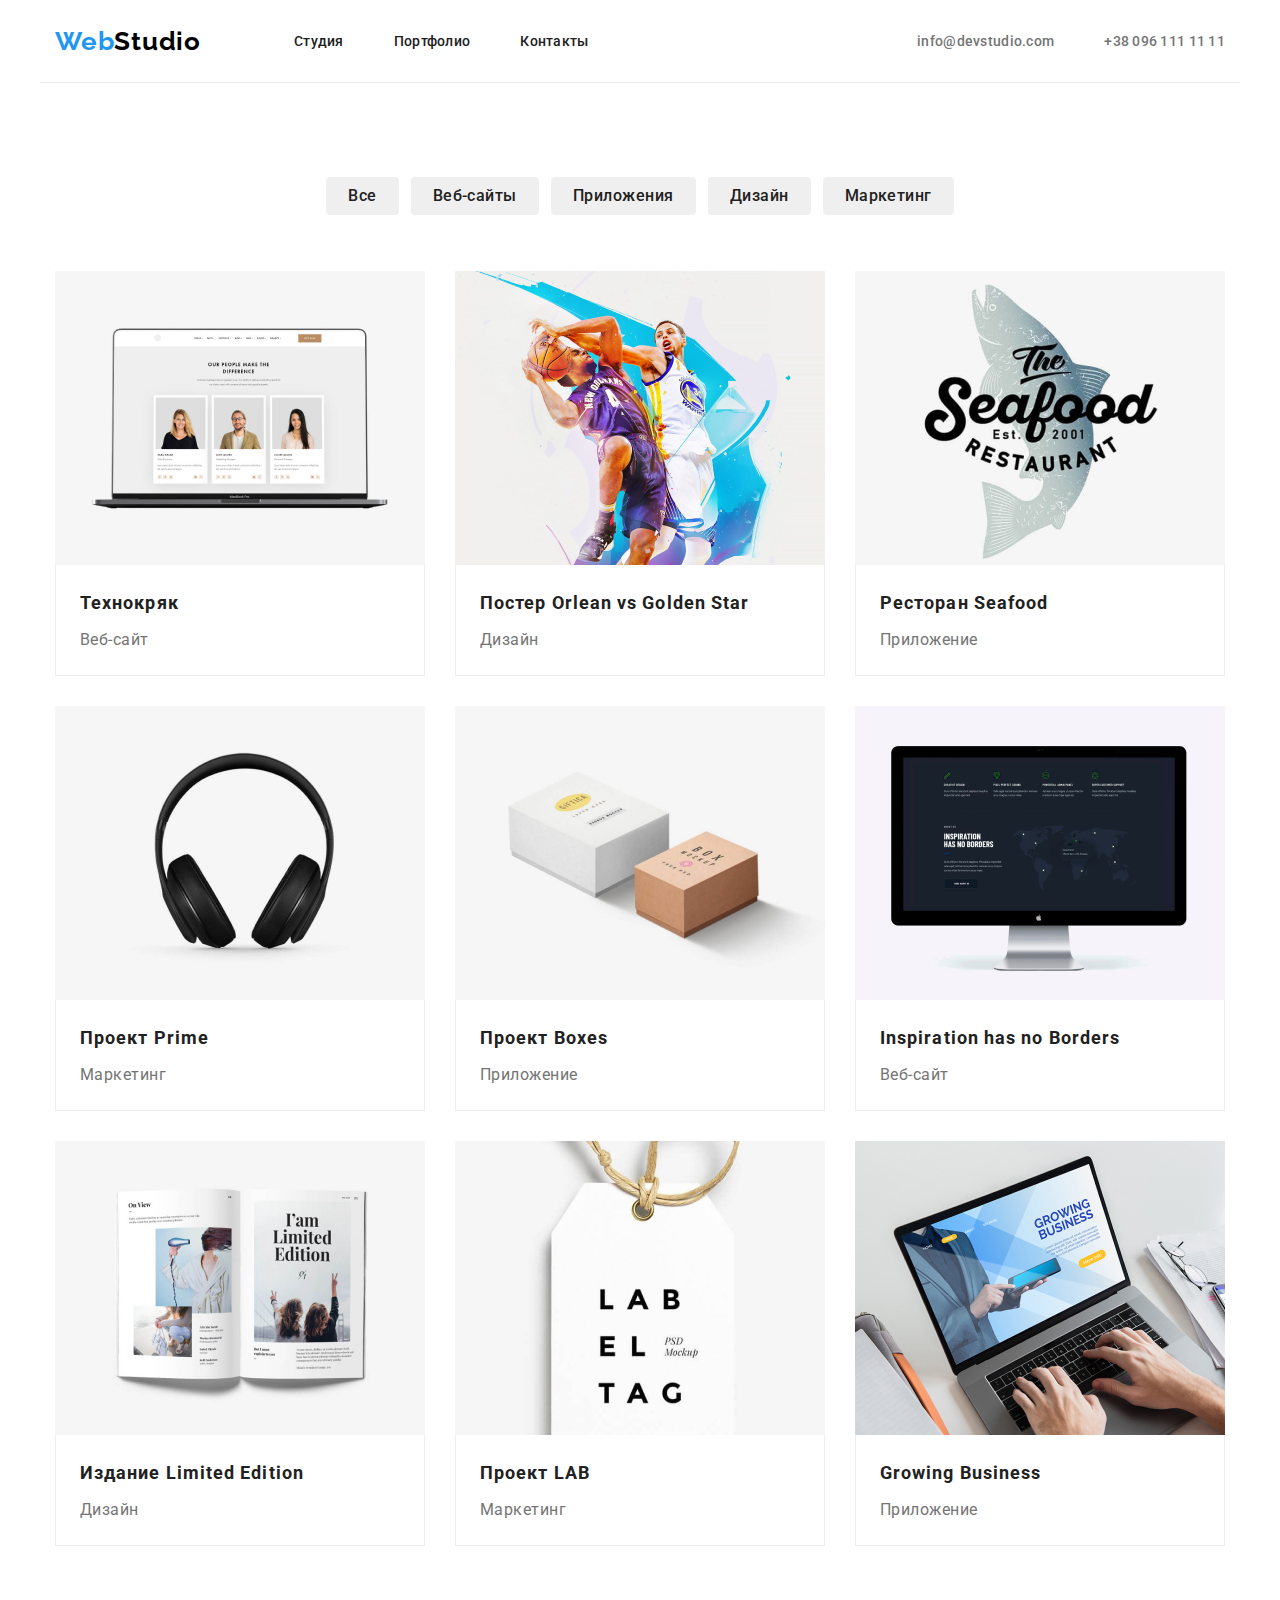
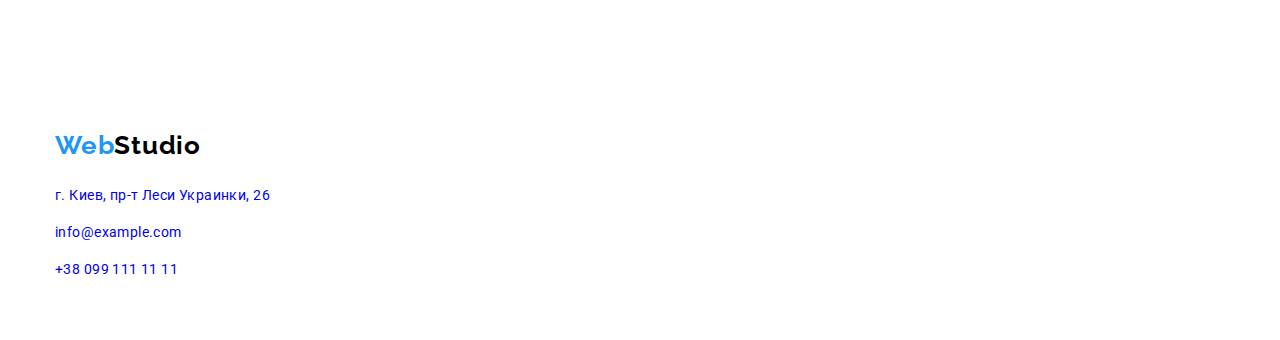
==== portfolio.html @ 48ecb526 "Added margin/padding/border" ====
<!DOCTYPE html>
<html lang="ru">
  <head>
    <meta charset="UTF-8" />
    <meta name="viewport" content="width=device-width, initial-scale=1.0" />
    <title>Портфолио</title>
    <link
      rel="stylesheet"
      href="https://cdnjs.cloudflare.com/ajax/libs/modern-normalize/1.0.0/modern-normalize.css"
    />
    <link
      href="https://fonts.googleapis.com/css2?family=Raleway:wght@400;700&family=Roboto:wght@400;500;700;900&display=swap"
      rel="stylesheet"
    />
    <link rel="stylesheet" href="./css/styles.css" />
  </head>
  <body>
    <!--HEADER-->
    <header class="header">
      <div class="container">
        <nav class="navigation">
          <a
            class="logo"
            href="./index.html"
            aria-label="логотип ВебСтудио"
          ></a>
          <p class="logo-name" lang="en">
            <span class="logo-name-one">Web</span
            ><span class="logo-name-two">Studio</span>
          </p>
          <ul class="navigation-list list">
            <li class="navigation-list-item">
              <a class="navigation-list-link link" href="./index.html"
                >Студия</a
              >
            </li>
            <li class="navigation-list-item">
              <a class="navigation-list-link link" href="">Портфолио</a>
            </li>
            <li class="navigation-list-item">
              <a class="navigation-list-link link" href="">Контакты</a>
            </li>
          </ul>
        </nav>
        <ul class="navigation-contacts list list">
          <li class="navigation-contacts-item">
            <a
              class="navigation-contacts-link link"
              href="mailto:info@devstudio.com"
              >info@devstudio.com</a
            >
          </li>
          <li class="navigation-contacts-item">
            <a class="navigation-contacts-link link" href="tel:+380961111111"
              >+38 096 111 11 11</a
            >
          </li>
        </ul>
      </div>
    </header>

    <main>
      <!--PORTFOLIO FILTER-->
      <section class="portfolio-filter">
        <div class="container">
          <h1 hidden>Наши работы</h1>
          <ul class="portfolio-filter-list list">
            <li class="portfolio-filter-list-item">
              <button class="button1" type="button">Все</button>
            </li>
            <li class="portfolio-filter-list-item">
              <button class="button1" type="button">Веб-сайты</button>
            </li>
            <li class="portfolio-filter-list-item">
              <button class="button1" type="button">Приложения</button>
            </li>
            <li class="portfolio-filter-list-item">
              <button class="button1" type="button">Дизайн</button>
            </li>
            <li class="portfolio-filter-list-item">
              <button class="button1" type="button">Маркетинг</button>
            </li>
          </ul>
        </div>
        <div class="container">
          <ul class="projects-list list">
            <li class="projects-list-item">
              <img
                src="./images/portfolio/Технокряк.jpg"
                alt="фото трех человек"
                width="370"
                height="294"
              />
              <div class="card-content">
                <h2 class="project-name">Технокряк</h2>
                <p class="project-type">Веб-сайт</p>
              </div>
            </li>
            <li class="projects-list-item">
              <img
                src="./images/portfolio/ПостерNewOrleanvsGoldenStar.jpg"
                alt="двое баскетболистов"
                width="370"
                height="294"
              />
              <div class="card-content">
                <h2 class="project-name">
                  Постер <span lang="en">Orlean vs Golden Star</span>
                </h2>
                <p class="project-type">Дизайн</p>
              </div>
            </li>
            <li class="projects-list-item">
              <img
                src="./images/portfolio/РесторанSeafood.jpg"
                alt="надпись названия ресторана Seafood на фоне рыбы"
                width="370"
                height="294"
              />
              <div class="card-content">
                <h2 class="project-name">
                  Ресторан <span lang="en">Seafood</span>
                </h2>
                <p class="project-type">Приложение</p>
              </div>
            </li>
            <li class="projects-list-item">
              <img
                src="./images/portfolio/ПроектPrime.jpg"
                alt="черные наушники"
                width="370"
                height="294"
              />
              <div class="card-content">
                <h2 class="project-name">
                  Проект <span lang="en">Prime</span>
                </h2>
                <p class="project-type">Маркетинг</p>
              </div>
            </li>
            <li class="projects-list-item">
              <img
                src="./images/portfolio/ПроектBoxes.jpg"
                alt="две коробки разного размера и цвета"
                width="370"
                height="294"
              />
              <div class="card-content">
                <h2 class="project-name">
                  Проект <span lang="en">Boxes</span>
                </h2>
                <p class="project-type">Приложение</p>
              </div>
            </li>
            <li class="projects-list-item">
              <img
                src="./images/portfolio/InspirationhasnoBorders.jpg"
                alt="черный экран компьютерного монитора"
                width="370"
                height="294"
              />
              <div class="card-content">
                <h2 class="project-name" lang="en">
                  Inspiration has no Borders
                </h2>
                <p class="project-type">Веб-сайт</p>
              </div>
            </li>
            <li class="projects-list-item">
              <img
                src="./images/portfolio/ИзданиеLimitedEdition.jpg"
                alt="открытый журнал с фото и надписями"
                width="370"
                height="294"
              />
              <div class="card-content">
                <h2 class="project-name">
                  Издание <span lang="en">Limited Edition</span>
                </h2>
                <p class="project-type">Дизайн</p>
              </div>
            </li>
            <li class="projects-list-item">
              <img
                src="./images/portfolio/ПроектLAB.jpg"
                alt="бирка с надписью LABELTAG"
                width="370"
                height="294"
              />
              <div class="card-content">
                <h2 class="project-name">Проект <span lang="en">LAB</span></h2>
                <p class="project-type">Маркетинг</p>
              </div>
            </li>
            <li class="projects-list-item">
              <img
                src="./images/portfolio/GrowingBusiness.jpg"
                alt="человек работает по лэптопом на странице Growing Business"
                width="370"
                height="294"
              />
              <div class="card-content">
                <h2 class="project-name" lang="en">Growing Business</h2>
                <p class="project-type">Приложение</p>
              </div>
            </li>
          </ul>
        </div>
      </section>
    </main>

    <!--FOOTER-->
    <footer class="footer">
      <div class="container">
        <a class="logo" href="./index.html" aria-label="логотип ВебСтудио"></a>
        <p class="logo-name" lang="en">
          <span class="logo-name-one">Web</span
          ><span class="logo-name-two">Studio</span>
        </p>
        <address class="contacts-info">
          <ul class="contacts-info-list list">
            <li class="contacts-info-list-item">
              <a
                class="contacts-info-address link"
                href="https://goo.gl/maps/yo7cSRqKDHGTrSE36"
                >г. Киев, пр-т Леси Украинки, 26</a
              >
            </li>
            <li class="contacts-info-list-item">
              <a class="contacts-info-email link" href="mailto:info@example.com"
                >info@example.com</a
              >
            </li>
            <li class="contacts-info-list-item">
              <a class="contacts-info-tel link" href="tel:+380991111111"
                >+38 099 111 11 11</a
              >
            </li>
          </ul>
        </address>
      </div>
    </footer>
  </body>
</html>
---- css/styles.css ----
:root {
  --main-font: "Roboto", sans-serif;
  --secondary-font: "Raleway", sans-serif;
  --title-color: #212121;
  --accent-color: #2196f3;
}

*,
*::before,
*::after {
  margin: 0;
  padding: 0;
}

body {
  font-family: var(--main-font);
  font-style: normal;
}
/* all ordered marks away */
.list {
  list-style: none;
}
/* all underlined marks away */
.link {
  text-decoration: none;
}

img {
  display: block;
}

.container {
  width: 1200px;
  padding: 0 15px;
  margin: 0 auto;
}

.header .container {
  display: flex;
  align-items: center;
  border-bottom: 1px solid #ececec;
}

.navigation {
  display: flex;
  align-items: center;
}

.navigation-list,
.navigation-contacts {
  display: flex;
}

/* HEADER */
.logo {
  padding: 24px 0 25px 0;
}
.logo-name {
  font-family: var(--secondary-font);
  font-style: normal;
  font-weight: 700;
  font-size: 26px;
  line-height: 1.192;
  letter-spacing: 0.03em;
  margin-right: 93px;
}
.logo-name-one {
  color: #2196f3;
}
.logo-name-two {
  color: #000000;
}
.navigation-list-item,
.navigation-contacts-item {
  padding-top: 32px;
  padding-bottom: 32px;
}

.navigation-list-item:not(:last-child),
.navigation-contacts-item:not(:last-child) {
  margin-right: 50px;
}

.navigation-contacts {
  margin-left: auto;
}

/* HEADER NAVIGATION LEFT SIDE */
.navigation-list-link {
  font-weight: 500;
  font-size: 14px;
  line-height: 1.143;
  letter-spacing: 0.02em;
  color: #212121;
}
/* HEADER NAVIGATION RIGHT SIDE */
.navigation-contacts-link {
  font-weight: 500;
  font-size: 14px;
  line-height: 1.143;
  letter-spacing: 0.02em;
  color: #757575;
}
/* accent color */
.navigation-list-link:hover,
.navigation-list-link:focus {
  color: var(--accent-color);
}

.navigation-contacts-link:hover,
.navigation-contacts-link:focus {
  color: var(--accent-color);
}

/* MAIN-SECTION-HERO */

.section-hero {
  padding-bottom: 200px;
}

.section-hero-title {
  font-weight: 900;
  font-size: 44px;
  line-height: 1.364;
  text-align: center;
  letter-spacing: 0.06em;
  text-transform: uppercase;
  padding-top: 200px;
  padding-left: 252px;
  padding-right: 252px;
  margin-bottom: 30px;
  /* color: #FFFFFF; */
}
.button {
  background: #2196f3;
  font-weight: 700;
  font-size: 16px;
  line-height: 1.875;
  display: flex;
  align-items: center;
  text-align: center;
  letter-spacing: 0.06em;
  color: #ffffff;
  margin: 0 auto;
  border-radius: 4px;
  padding: 10px 32px;
  border: none;
}
/* ADVANTAGES */

.section-advantages-list {
  display: flex;
  padding-top: 94px;
  padding-bottom: 94px;
}

.section-advantages-list-item:not(:last-child) {
  margin-right: 30px;
}

.section-advantages-list-item-title {
  margin-bottom: 10px;
}

.section-advantages-list-item-title {
  font-weight: 700;
  font-size: 14px;
  line-height: 1.143;
  letter-spacing: 0.03em;
  text-transform: uppercase;
  color: var(--title-color);
}
.section-advantages-list-item-description {
  font-weight: 400;
  font-size: 14px;
  line-height: 2;
  letter-spacing: 0.03em;
  color: #757575;
  width: 270px;
}

/* SERVICES + TEAM TITLES */

.section-services-list {
  display: flex;
}

.section-services-title {
  margin-bottom: 50px;
}

.section-services-list-item:not(:nth-child(3n)) {
  margin-right: 30px;
}
.section-services {
  padding-bottom: 94px;
}

.section-team {
  padding-top: 94px;
  padding-bottom: 94px;
}

.section-team-title {
  margin-bottom: 50px;
}

.section-team-list {
  display: flex;
}

.section-team-list-item:not(:nth-child(4n)) {
  margin-right: 30px;
}

.section-team-list-item-name {
  margin-top: 30px;
  margin-bottom: 10px;
}

.section-team-list-item-job {
  margin-bottom: 30px;
}

.section-services-title,
.section-team-title {
  font-weight: 700;
  font-size: 36px;
  line-height: 1.167;
  text-align: center;
  letter-spacing: 0.03em;
  color: var(--title-color);
}
.section-team-list-item-name {
  font-weight: 500;
  font-size: 16px;
  line-height: 1.188;
  text-align: center;
  letter-spacing: 0.03em;
  color: var(--title-color);
}
.section-team-list-item-job {
  font-weight: 400;
  font-size: 16px;
  line-height: 1.188;
  text-align: center;
  letter-spacing: 0.03em;
  color: #757575;
}
/* FOOTER */

.footer {
  padding-top: 60px;
  padding-bottom: 57px;
}

.footer .logo-name {
  margin-bottom: 20px;
}

.contacts-info-list-item:not(:last-child) {
  margin-bottom: 9px;
}

.logo-name {
  font-family: var(--secondary-font);
  font-style: normal;
  font-weight: 700;
  font-size: 26px;
  line-height: 1.192;
  letter-spacing: 0.03em;
}
.logo-name-one {
  font-family: var(--secondary-font);
  font-style: normal;
  font-weight: 700;
  font-size: 26px;
  line-height: 1.192;
  letter-spacing: 0.03em;
  color: #2196f3;
}
.logo-name-two {
  font-family: var(--secondary-font);
  font-style: normal;
  font-weight: 700;
  font-size: 26px;
  line-height: 1.192;
  letter-spacing: 0.03em;
  color: #000000;
}

.contacts-info-address,
.contacts-info-email,
.contacts-info-tel {
  font-style: normal;
  font-weight: 400;
  font-size: 14px;
  line-height: 2;
  letter-spacing: 0.03em;
  /* color: #ffffff; */
}

/* .contacts-info-email,
.contacts-info-tel {
/* color: rgba(255, 255, 255, 0.6);
} */

/* PORTFOLIO */

.portfolio-filter {
  padding-top: 94px;
  padding-bottom: 94px;
}

.button1 {
  font-weight: 500;
  font-size: 16px;
  line-height: 1.625;
  text-align: center;
  letter-spacing: 0.03em;
  color: #212121;
}
.button1 {
  padding: 6px 22px;
  border: none;
  border-radius: 4px;
}

.projects-list {
  display: flex;
  flex-wrap: wrap;
}

.projects-list-item:not(:nth-child(3n)) {
  margin-right: 30px;
}

.portfolio-filter-list {
  text-align: center;
}

.projects-list-item {
  margin-bottom: 30px;
}

.portfolio-filter-list-item {
  display: inline-block;
  text-align: center;
  margin: 0 auto;
}

.portfolio-filter-list-item {
  margin-bottom: 56px;
}
.portfolio-filter-list-item:not(:last-child) {
  margin-right: 8px;
}

.button1:hover,
.button1:focus {
  color: #ffffff;
  background-color: var(--accent-color);
}

.project-name {
  font-weight: 700;
  font-size: 18px;
  line-height: 2;
  letter-spacing: 0.06em;
  color: var(--title-color);
}
.project-type {
  font-weight: 400;
  font-size: 16px;
  line-height: 1.875;
  letter-spacing: 0.03em;
  color: #757575;
}

.card-content {
  padding: 20px 24px;
  border-right: 1px solid #eeeeee;
  border-bottom: 1px solid #eeeeee;
  border-left: 1px solid #eeeeee;
}
.project-name {
  margin-bottom: 4px;
}
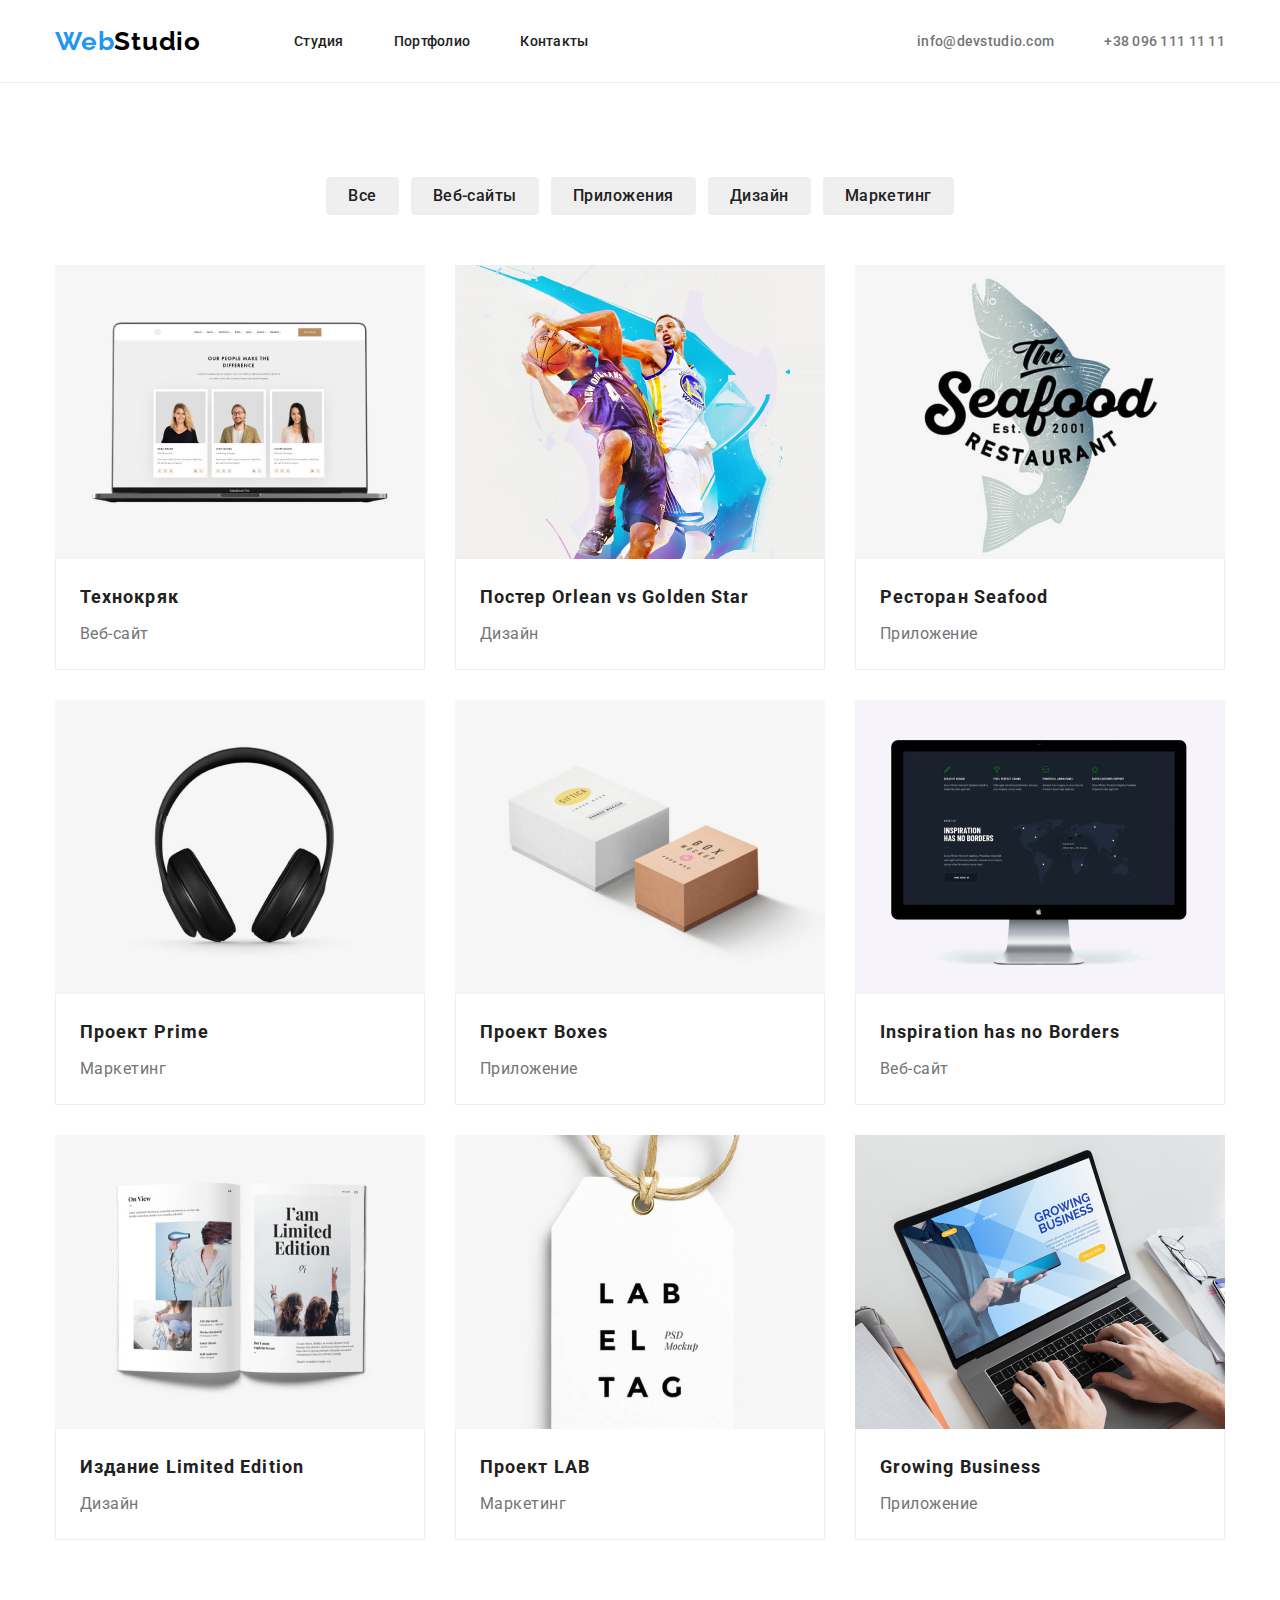
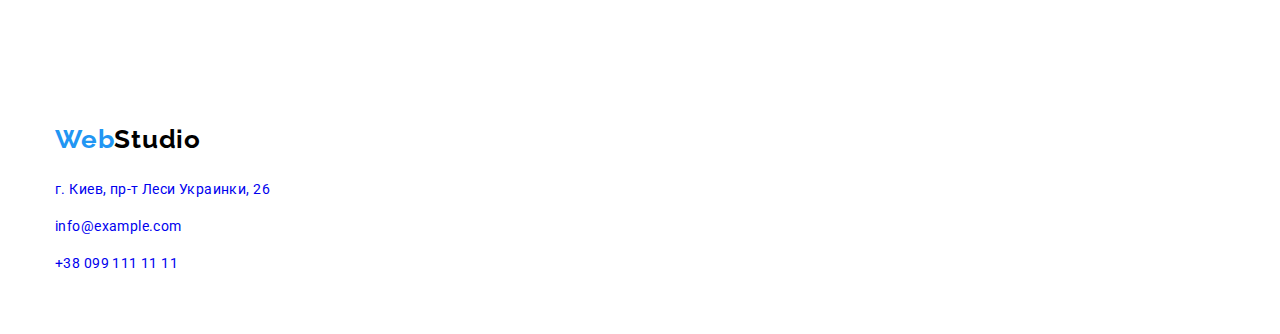
==== commit 514fff27: "HW 3 corrections" ====
--- a/portfolio.html
+++ b/portfolio.html
@@ -81,8 +81,7 @@
               <button class="button1" type="button">Маркетинг</button>
             </li>
           </ul>
-        </div>
-        <div class="container">
+
           <ul class="projects-list list">
             <li class="projects-list-item">
               <img
--- a/css/styles.css
+++ b/css/styles.css
@@ -38,6 +38,9 @@
 .header .container {
   display: flex;
   align-items: center;
+}
+
+.header {
   border-bottom: 1px solid #ececec;
 }
 
@@ -116,6 +119,8 @@
 
 .section-hero {
   padding-bottom: 200px;
+  padding-top: 200px;
+  background: #2f303a;
 }
 
 .section-hero-title {
@@ -125,11 +130,10 @@
   text-align: center;
   letter-spacing: 0.06em;
   text-transform: uppercase;
-  padding-top: 200px;
   padding-left: 252px;
   padding-right: 252px;
   margin-bottom: 30px;
-  /* color: #FFFFFF; */
+  color: #ffffff;
 }
 .button {
   background: #2196f3;
@@ -218,8 +222,8 @@
   margin-bottom: 10px;
 }
 
-.section-team-list-item-job {
-  margin-bottom: 30px;
+.section-team-list-item {
+  padding-bottom: 30px;
 }
 
 .section-services-title,
@@ -349,8 +353,8 @@
   margin: 0 auto;
 }
 
-.portfolio-filter-list-item {
-  margin-bottom: 56px;
+.portfolio-filter-list {
+  margin-bottom: 50px;
 }
 .portfolio-filter-list-item:not(:last-child) {
   margin-right: 8px;
